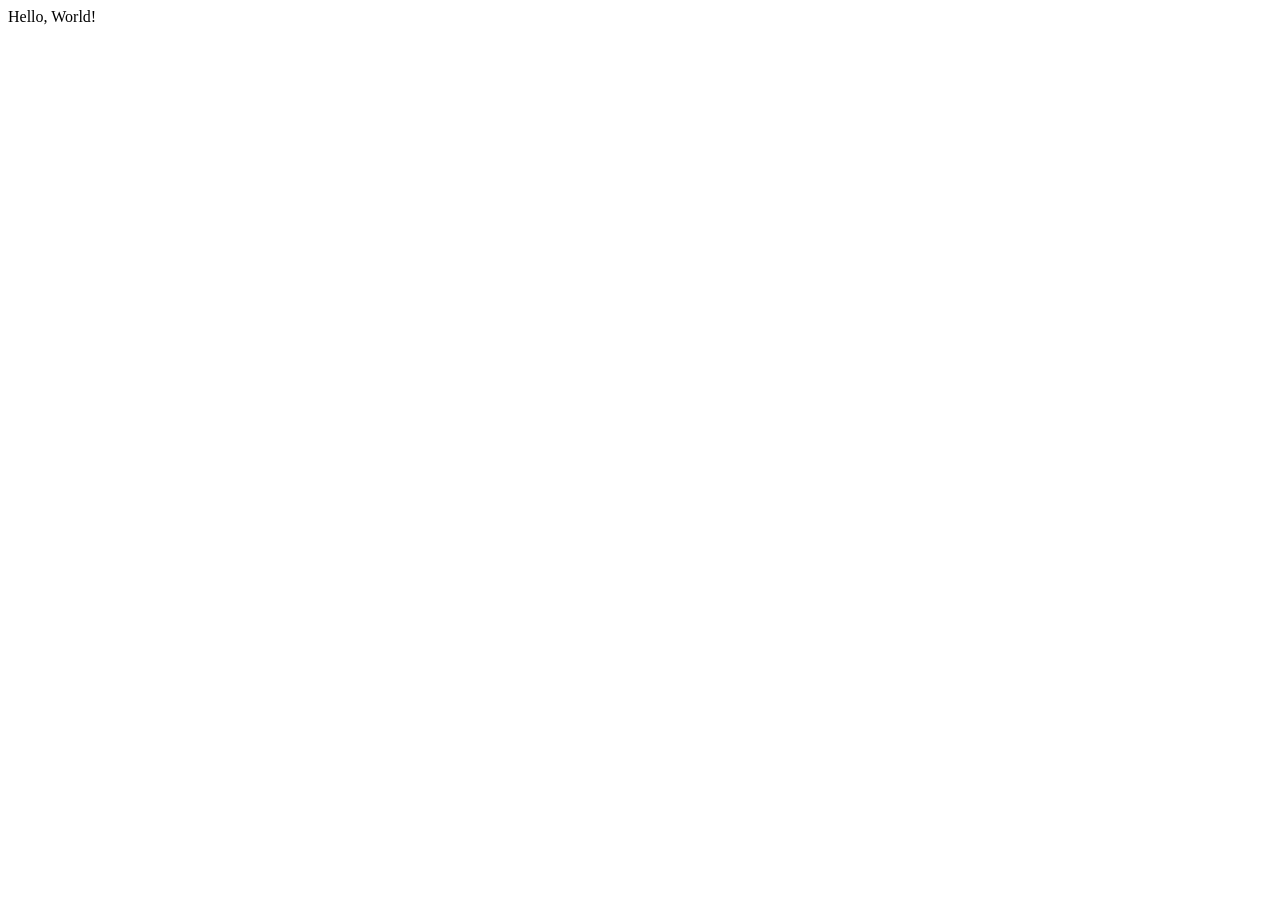
==== index.html @ 86f10d43 "Add files via upload" ====
<html lang="ko">
<head>
  <meta charset="UTF-8">
  <meta name="viewport" content="width=device-width, initial-scale=1.0">
  <title>My page</title>
</head>
<body>
  <p>Hello, World!</p>
</body>
</html>
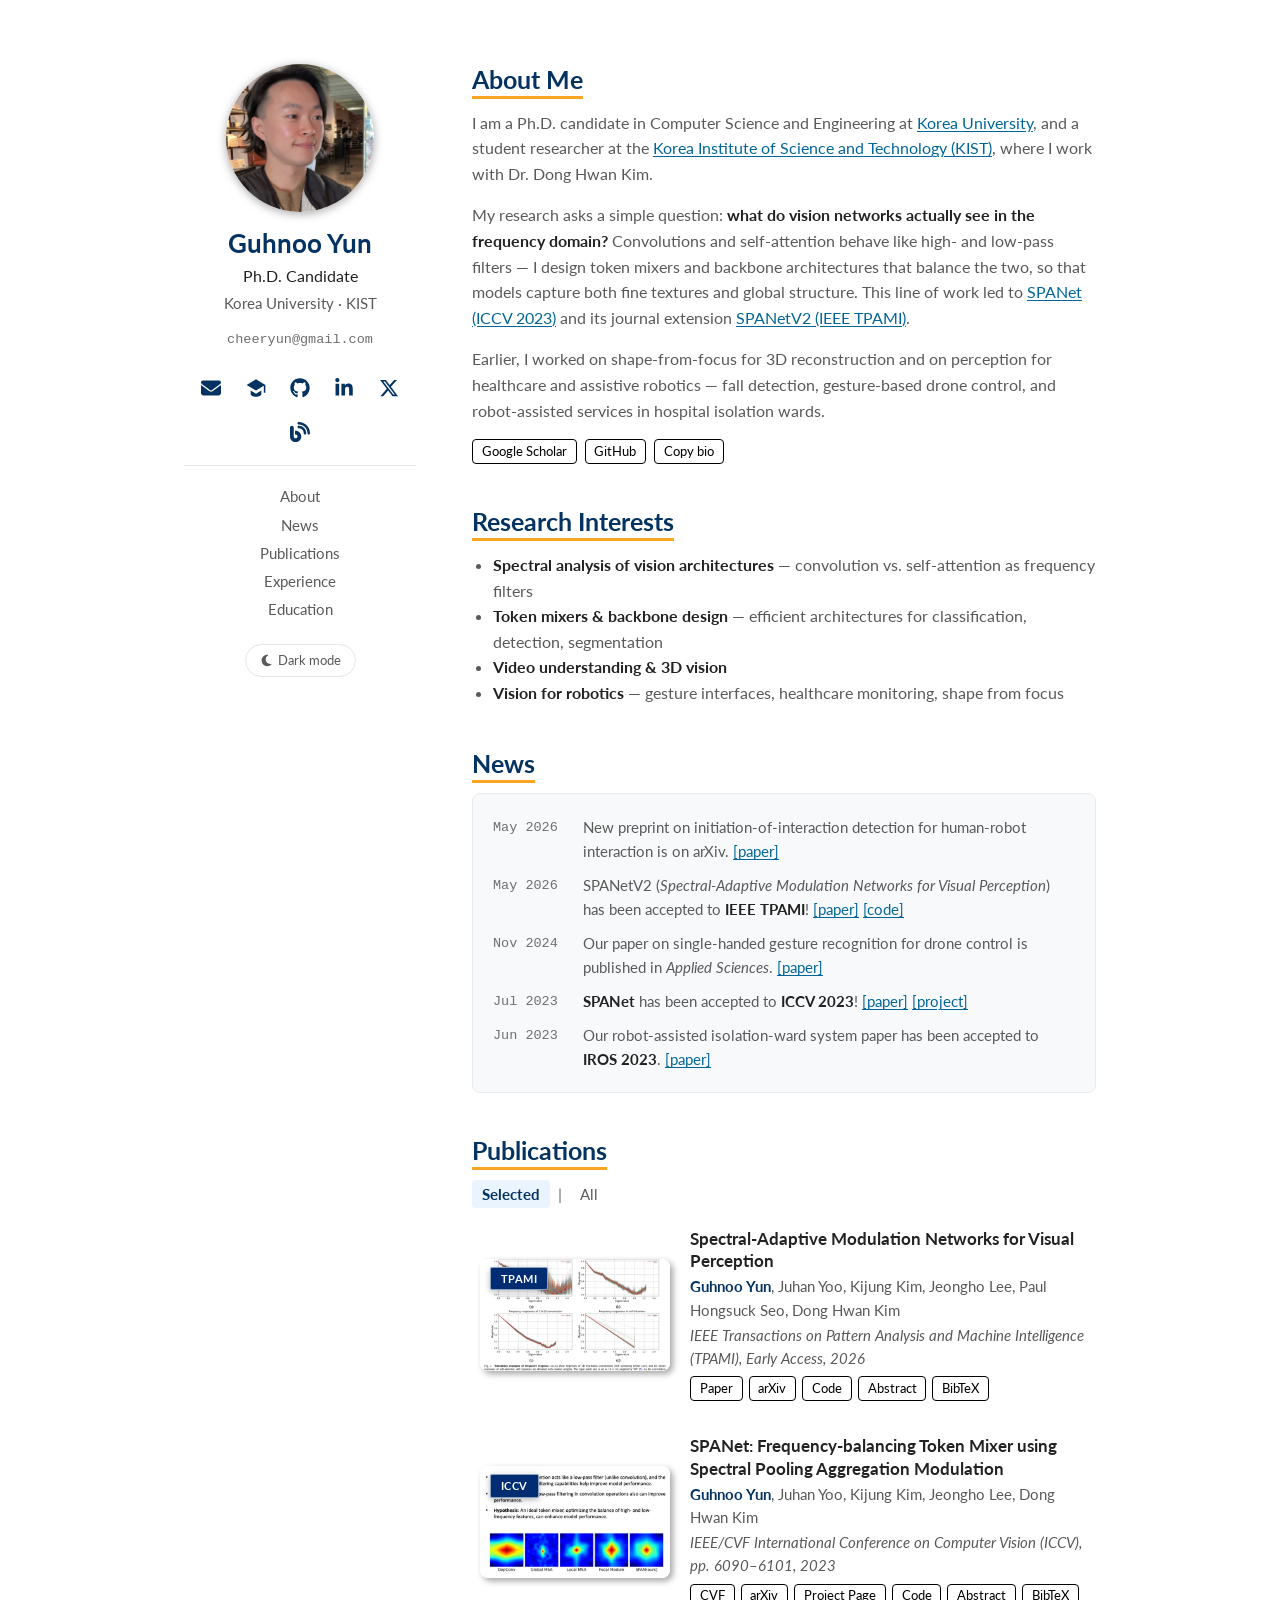
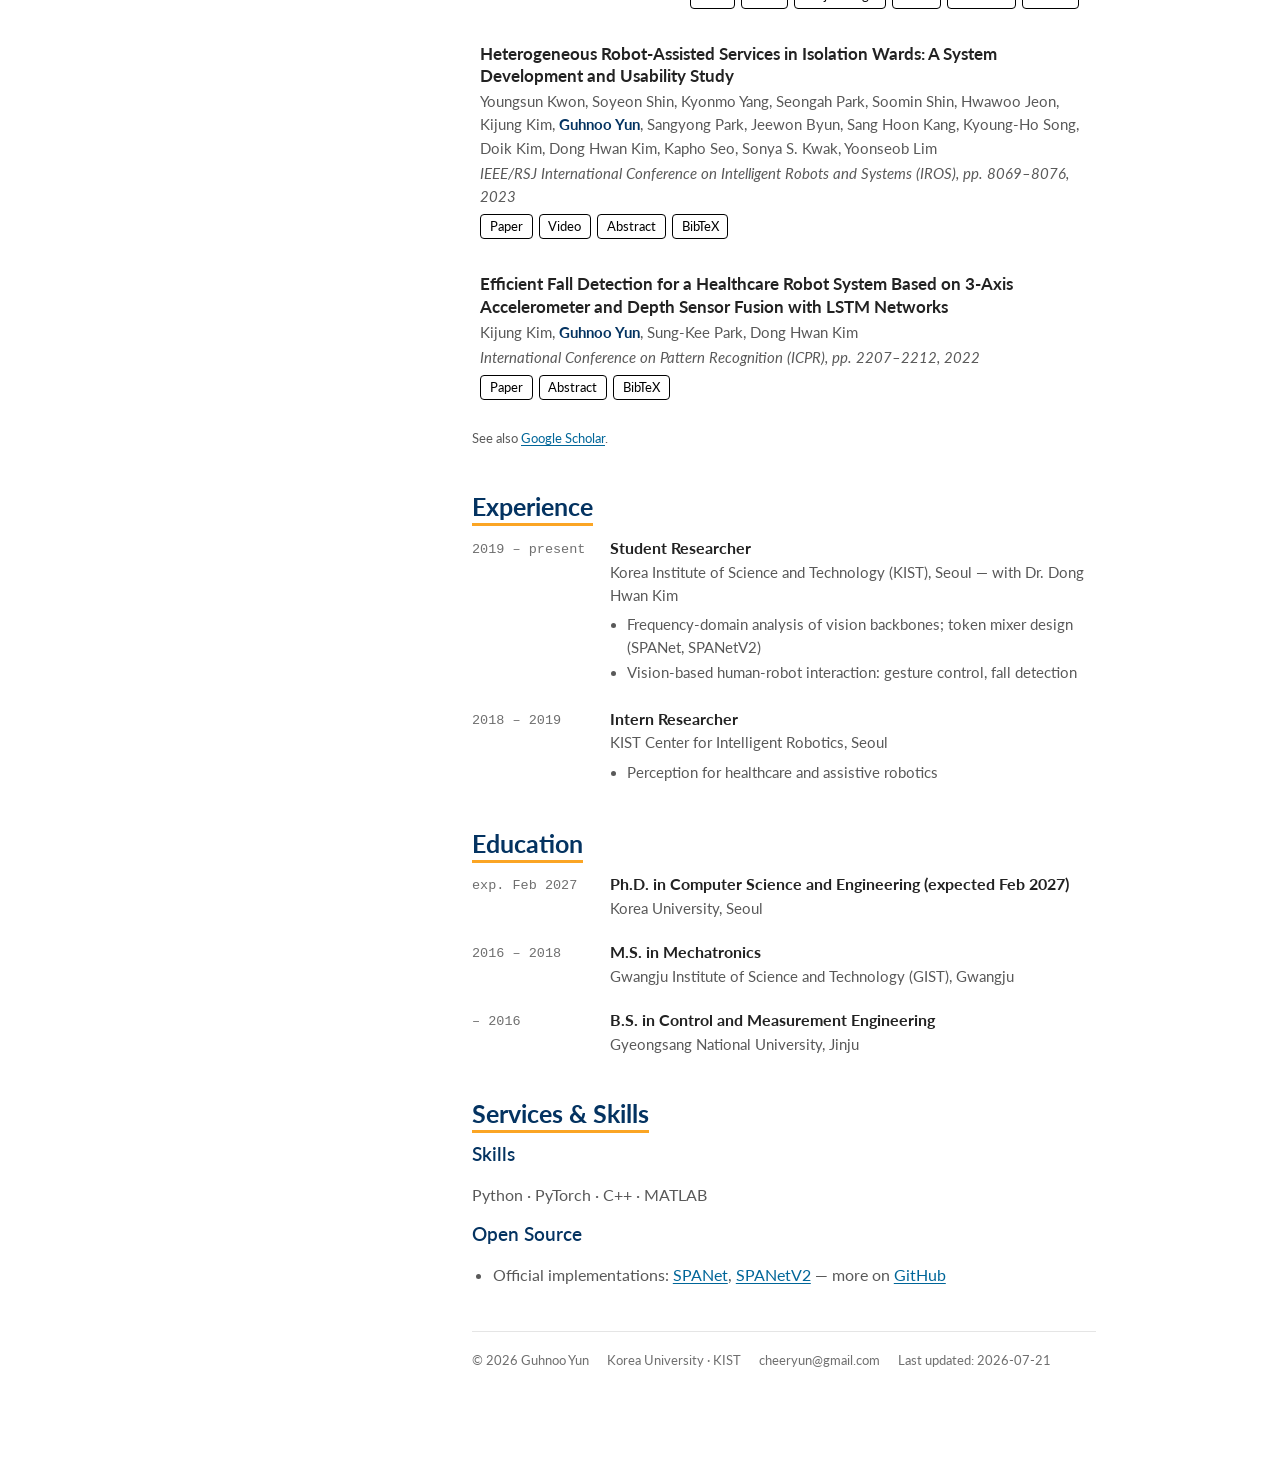
==== commit 9246aaed: "Replace placeholder with personal academic homepage" ====
--- a/index.html
+++ b/index.html
@@ -1,10 +1,110 @@
-<html lang="ko">
+<!DOCTYPE html>
+<html lang="en">
 <head>
-  <meta charset="UTF-8">
-  <meta name="viewport" content="width=device-width, initial-scale=1.0">
-  <title>My page</title>
+  <meta charset="utf-8">
+  <meta name="viewport" content="width=device-width, initial-scale=1">
+  <title>Guhnoo Yun</title>
+  <meta name="description" content="Guhnoo Yun — Ph.D. candidate in Computer Science and Engineering at Korea University and student researcher at KIST. Research on spectral analysis of vision architectures, token mixers, and backbone design (SPANet, SPANetV2).">
+  <link rel="canonical" href="https://doranlyong.github.io/">
+  <meta property="og:type" content="profile">
+  <meta property="og:title" content="Guhnoo Yun">
+  <meta property="og:description" content="Ph.D. candidate at Korea University · KIST. Spectral analysis of vision architectures and token mixer design.">
+  <meta property="og:url" content="https://doranlyong.github.io/">
+  <meta name="twitter:card" content="summary">
+  <link rel="icon" type="image/svg+xml" href="favicon.svg">
+
+  <!-- pre-paint theme: 다크모드 깜빡임 방지 -->
+  <script>
+    (function () {
+      try {
+        var m = location.search.match(/[?&]theme=(dark|light)/);
+        var t = m ? m[1] : localStorage.getItem("theme");
+        if (!t) t = matchMedia("(prefers-color-scheme: dark)").matches ? "dark" : "light";
+        document.documentElement.setAttribute("data-theme", t);
+      } catch (e) {}
+    })();
+  </script>
+
+  <link rel="preconnect" href="https://fonts.googleapis.com">
+  <link rel="preconnect" href="https://fonts.gstatic.com" crossorigin>
+  <link href="https://fonts.googleapis.com/css2?family=Lato:ital,wght@0,400;0,700;1,400&family=Ubuntu+Mono&display=swap" rel="stylesheet">
+  <link rel="stylesheet" href="assets/css/style.css">
+
+  <script type="application/ld+json">
+  {
+    "@context": "https://schema.org",
+    "@type": "Person",
+    "name": "Guhnoo Yun",
+    "jobTitle": "Ph.D. Candidate",
+    "affiliation": [
+      { "@type": "Organization", "name": "Korea University" },
+      { "@type": "Organization", "name": "Korea Institute of Science and Technology" }
+    ],
+    "alumniOf": [
+      { "@type": "Organization", "name": "Gwangju Institute of Science and Technology" },
+      { "@type": "Organization", "name": "Gyeongsang National University" }
+    ],
+    "url": "https://doranlyong.github.io/",
+    "sameAs": [
+      "https://scholar.google.com/citations?user=L47h01YAAAAJ",
+      "https://github.com/DoranLyong",
+      "https://www.linkedin.com/in/guhnoo-yun-71b40b178"
+    ]
+  }
+  </script>
 </head>
-<body>
-  <p>Hello, World!</p>
+<body data-page="index">
+  <div class="wrapper">
+    <aside class="sidebar"><!-- rendered by main.js --></aside>
+
+    <main class="content">
+      <section class="block" id="about">
+        <h2>About Me</h2>
+        <div id="about-body"></div>
+        <div class="hero-actions"></div>
+      </section>
+
+      <section class="block" id="interests">
+        <h2>Research Interests</h2>
+        <div id="interests-body"></div>
+      </section>
+
+      <section class="block" id="news">
+        <h2>News</h2>
+        <div id="news-body"></div>
+      </section>
+
+      <section class="block" id="publications">
+        <h2>Publications</h2>
+        <div id="pubs-body"></div>
+        <p style="font-size:13px">See also <a href="https://scholar.google.com/citations?user=L47h01YAAAAJ" target="_blank" rel="noopener">Google Scholar</a>.</p>
+      </section>
+
+      <section class="block" id="experience">
+        <h2>Experience</h2>
+        <div id="experience-body"></div>
+      </section>
+
+      <section class="block" id="education">
+        <h2>Education</h2>
+        <div id="education-body"></div>
+      </section>
+
+      <section class="block" id="awards">
+        <h2>Honors &amp; Awards</h2>
+        <div id="awards-body"></div>
+      </section>
+
+      <section class="block" id="services">
+        <h2>Services &amp; Skills</h2>
+        <div id="services-body"></div>
+      </section>
+
+      <footer class="site-footer"><!-- rendered by main.js --></footer>
+    </main>
+  </div>
+
+  <script src="assets/js/data.js"></script>
+  <script src="assets/js/main.js"></script>
 </body>
-</html>+</html>
--- a/assets/css/style.css
+++ b/assets/css/style.css
@@ -0,0 +1,683 @@
+/* ==========================================================================
+   Guhnoo Yun — academic homepage
+   Design language: Minimal-Light / knightnemo lineage
+   (fixed sidebar + scrolling content, Lato, navy headings, orange underline)
+   All content lives in assets/js/data.js — this file is style only.
+   ========================================================================== */
+
+:root {
+  --bg: #ffffff;
+  --text: #595959;
+  --text-strong: #222222;
+  --text-light: #6f6f6f;
+  --heading: #043361;
+  --accent: #fba524;
+  --accent-strong: #c47600;
+  --link: #006699;
+  --link-hover: #004d73;
+  --theme: #002d72;
+  --selected-bg: #eaf4ff;
+  --note-red: #e74d3c;
+  --border: #e5e5e5;
+  --box-bg: #f8f9fa;
+  --box-border: #e9ecef;
+  --btn-fg: #000000;
+  --btn-border: #000000;
+  --code-bg: #f8f8f8;
+  --shadow: rgba(0, 0, 0, 0.35);
+  --ghost: #e0e0e0;
+}
+
+html[data-theme="dark"] {
+  --bg: #20212b;
+  --text: #dadbdf;
+  --text-strong: #ffffff;
+  --text-light: #9a9ba5;
+  --heading: #3eb7f0;
+  --accent: #fba524;
+  --accent-strong: #fba524;
+  --link: #3eb7f0;
+  --link-hover: #7fd0f5;
+  --theme: rgb(36, 150, 203);
+  --selected-bg: rgba(36, 150, 203, 0.22);
+  --note-red: #ff6f61;
+  --border: #3a3b47;
+  --box-bg: #262733;
+  --box-border: #34353f;
+  --btn-fg: #dadbdf;
+  --btn-border: #6a6b75;
+  --code-bg: #262733;
+  --shadow: rgba(0, 0, 0, 0.6);
+  --ghost: #3a3b47;
+}
+
+* { box-sizing: border-box; }
+
+html { scroll-behavior: smooth; }
+
+body {
+  margin: 0;
+  background-color: var(--bg);
+  color: var(--text);
+  font: 16px/1.6 "Lato", -apple-system, BlinkMacSystemFont, "Segoe UI",
+    "Helvetica Neue", Arial, sans-serif;
+  -webkit-font-smoothing: antialiased;
+  transition: background-color 0.25s ease, color 0.25s ease;
+}
+
+/* ---------- layout: fixed sidebar + scrolling content ---------- */
+
+.wrapper {
+  max-width: 960px;
+  margin: 0 auto;
+  padding: 0 24px;
+  display: flex;
+  gap: 56px;
+}
+
+.sidebar {
+  width: 232px;
+  flex: 0 0 232px;
+  position: sticky;
+  top: 0;
+  align-self: flex-start;
+  max-height: 100vh;
+  overflow-y: auto;
+  padding: 4em 0 2em;
+  text-align: center;
+  scrollbar-width: thin;
+  scrollbar-color: var(--border) transparent;
+}
+.sidebar::-webkit-scrollbar { width: 6px; }
+.sidebar::-webkit-scrollbar-thumb { background: var(--border); border-radius: 3px; }
+.sidebar::-webkit-scrollbar-track { background: transparent; }
+
+.content {
+  flex: 1 1 auto;
+  min-width: 0;
+  padding: 4em 0 50px;
+}
+
+/* ---------- sidebar ---------- */
+
+.avatar {
+  width: 148px;
+  height: 148px;
+  border-radius: 100%;
+  object-fit: cover;
+  margin: 0 auto 1em;
+  display: block;
+  box-shadow: 0 2px 10px var(--shadow);
+}
+
+.sidebar h1 {
+  font-size: 26px;
+  font-weight: 700;
+  color: var(--heading);
+  margin: 0 0 4px;
+  line-height: 1.2;
+}
+
+.sidebar .position {
+  font-size: 1.02rem;
+  color: var(--text-strong);
+  margin: 0 0 2px;
+}
+
+.sidebar .affiliation {
+  font-size: 0.95rem;
+  margin: 0 0 8px;
+}
+.sidebar .affiliation a { color: var(--text); }
+.sidebar .affiliation a:hover { color: var(--link-hover); }
+
+.sidebar .email {
+  font-family: "Ubuntu Mono", Menlo, Consolas, monospace;
+  font-size: 13.5px;
+  color: var(--text-light);
+  word-break: break-all;
+}
+.sidebar .email a { color: inherit; text-decoration: none; }
+.sidebar .email a:hover { color: var(--link-hover); }
+
+.social-icons {
+  margin: 18px 0 10px;
+  display: flex;
+  justify-content: center;
+  flex-wrap: wrap;
+  gap: 6px;
+}
+
+.social-icons a {
+  display: inline-flex;
+  align-items: center;
+  justify-content: center;
+  width: 2.4rem;
+  height: 2.4rem;
+  border-radius: 100%;
+  color: var(--heading);
+  transition: all 0.3s ease;
+}
+.social-icons a:hover {
+  transform: scale(1.2);
+  color: var(--accent-strong);
+}
+.social-icons svg {
+  width: 1.25rem;
+  height: 1.25rem;
+  fill: currentColor;
+}
+
+.side-nav {
+  margin: 14px 0 0;
+  padding: 14px 28px 0;
+  border-top: 1px solid var(--border);
+  list-style: none;
+  font-size: 14.5px;
+}
+.side-nav li { margin: 5px 0; }
+.side-nav a {
+  color: var(--text);
+  text-decoration: none;
+}
+.side-nav a:hover { color: var(--link-hover); }
+.side-nav a.active { color: var(--heading); font-weight: 700; }
+
+.theme-toggle {
+  margin-top: 18px;
+  background: none;
+  border: 1px solid var(--border);
+  border-radius: 999px;
+  color: var(--text);
+  font: inherit;
+  font-size: 13px;
+  padding: 5px 14px;
+  cursor: pointer;
+  transition: all 0.2s ease;
+}
+.theme-toggle:hover { border-color: var(--heading); color: var(--heading); }
+.theme-toggle svg {
+  width: 13px;
+  height: 13px;
+  fill: currentColor;
+  vertical-align: -1.5px;
+  margin-right: 5px;
+}
+
+/* ---------- typography ---------- */
+
+a { color: var(--link); text-decoration: none; }
+a:hover { color: var(--link-hover); text-decoration: underline; }
+
+/* WCAG 1.4.1: links in running text must not rely on color alone */
+#about-body a,
+#services-body a,
+.news-box a,
+.entry-body a,
+.flat-list a,
+.content p a {
+  text-decoration: underline;
+  text-underline-offset: 2px;
+}
+
+.visually-hidden {
+  position: absolute;
+  width: 1px;
+  height: 1px;
+  padding: 0;
+  margin: -1px;
+  overflow: hidden;
+  clip: rect(0 0 0 0);
+  white-space: nowrap;
+  border: 0;
+}
+
+strong, b { color: var(--text-strong); font-weight: 700; }
+
+h2 {
+  color: var(--heading);
+  font-weight: 700;
+  font-size: 157%;
+  line-height: 1.1;
+  margin: 2px 0 15px;
+  text-decoration: underline;
+  text-decoration-color: var(--accent);
+  text-decoration-thickness: 3px;
+  text-underline-offset: 7px;
+}
+
+h3 {
+  color: var(--heading);
+  font-weight: 600;
+  font-size: 118%;
+  line-height: 1.2;
+  margin: 0 0 10px;
+}
+
+section.block { margin-bottom: 44px; }
+
+hr {
+  border: 0;
+  height: 1px;
+  background: var(--border);
+  margin: 2em 0;
+}
+
+ul { padding-left: 1.3em; }
+
+code, pre {
+  font-family: Monaco, Consolas, "Ubuntu Mono", monospace;
+  background: var(--code-bg);
+  border-radius: 4px;
+}
+code { padding: 1px 5px; font-size: 0.85em; }
+
+/* ---------- hero action buttons ---------- */
+
+.hero-actions {
+  display: flex;
+  flex-wrap: wrap;
+  gap: 8px;
+  margin: 14px 0 0;
+}
+
+.btn {
+  display: inline-block;
+  color: var(--btn-fg);
+  border: 1px solid var(--btn-border);
+  border-radius: 4px;
+  padding: 0.12rem 0.55rem;
+  font-size: 12.5px;
+  text-decoration: none;
+  cursor: pointer;
+  background: none;
+  font-family: inherit;
+  line-height: 1.55;
+  transition: color 0.15s ease-in-out, border-color 0.15s ease-in-out;
+}
+.btn:hover {
+  color: var(--theme);
+  border-color: var(--theme);
+  text-decoration: none;
+}
+html[data-theme="dark"] .btn:hover {
+  color: var(--link-hover);
+  border-color: var(--link-hover);
+}
+
+/* ---------- news ---------- */
+
+.news-box {
+  background: var(--box-bg);
+  border: 1px solid var(--box-border);
+  border-radius: 8px;
+  padding: 16px 20px;
+  margin: 16px 0 10px;
+}
+
+.news-box ul {
+  list-style: none;
+  margin: 0;
+  padding: 0;
+}
+
+.news-box li {
+  display: flex;
+  gap: 14px;
+  padding: 5px 0;
+  font-size: 15px;
+}
+
+.news-date {
+  flex: 0 0 76px;
+  color: var(--text-light);
+  font-size: 13.5px;
+  font-family: "Ubuntu Mono", Menlo, monospace;
+  padding-top: 1.5px;
+  white-space: nowrap;
+}
+
+.link-btn {
+  background: none;
+  border: none;
+  color: var(--link);
+  font: inherit;
+  font-size: 14px;
+  cursor: pointer;
+  padding: 0;
+}
+.link-btn:hover { color: var(--link-hover); text-decoration: underline; }
+
+/* ---------- publications ---------- */
+
+.pub-list {
+  list-style: none;
+  margin: 0;
+  padding: 0;
+}
+
+.pub-list > li {
+  margin-bottom: 22px;
+  scroll-margin-top: 24px;
+}
+
+.pub-row {
+  display: flex;
+  align-items: center;
+  gap: 20px;
+  border-radius: 6px;
+  padding: 6px 8px;
+}
+
+.pub-row-selected { background: var(--selected-bg); }
+
+.pub-thumb {
+  position: relative;
+  flex: 0 0 190px;
+}
+
+.pub-thumb img,
+.pub-thumb svg.teaser {
+  display: block;
+  width: 190px;
+  height: 112px;
+  object-fit: cover;
+  border-radius: 8px;
+  box-shadow: 3px 3px 6px var(--shadow);
+}
+
+.pub-badge {
+  position: absolute;
+  top: 8px;
+  left: 10px;
+  background: var(--theme);
+  color: #fff;
+  font-size: 11px;
+  font-weight: 700;
+  letter-spacing: 0.4px;
+  padding: 2px 10px;
+  border-radius: 0.125rem;
+  border: 1px solid rgba(255, 255, 255, 0.55);
+  box-shadow: 0 2px 5px 0 rgb(0 0 0 / 16%), 0 2px 10px 0 rgb(0 0 0 / 12%);
+}
+html[data-theme="dark"] .pub-badge {
+  background: #17587a; /* white text 7.7:1, passes AA at 11px */
+}
+
+.pub-main { flex: 1 1 auto; min-width: 0; }
+
+.pub-title {
+  font-weight: 700;
+  font-size: 16.5px;
+  line-height: 1.35;
+  margin-bottom: 3px;
+}
+.pub-title a { color: var(--text-strong); }
+.pub-title a:hover { color: var(--link-hover); text-decoration: none; }
+
+.pub-authors {
+  font-size: 14.5px;
+  margin-bottom: 2px;
+}
+.pub-authors .me {
+  font-weight: 700;
+  color: var(--heading);
+}
+
+.pub-venue {
+  font-size: 14.5px;
+  font-style: italic;
+  margin-bottom: 6px;
+}
+
+.pub-note {
+  color: var(--note-red);
+  font-weight: 700;
+  font-style: italic;
+  font-size: 13.5px;
+  margin-left: 4px;
+}
+
+.pub-links {
+  display: flex;
+  flex-wrap: wrap;
+  gap: 6px;
+  align-items: center;
+}
+
+.pub-extra {
+  margin-top: 8px;
+  font-size: 14px;
+  background: var(--box-bg);
+  border: 1px solid var(--box-border);
+  border-radius: 6px;
+  padding: 10px 14px;
+  overflow-x: auto;
+  max-height: 0;
+  opacity: 0;
+  visibility: hidden;
+  margin-top: 0;
+  padding-top: 0;
+  padding-bottom: 0;
+  border-width: 0;
+  transition: max-height 0.2s ease, opacity 0.2s ease;
+}
+.pub-extra.open {
+  max-height: 640px;
+  opacity: 1;
+  visibility: visible;
+  margin-top: 8px;
+  padding: 10px 14px;
+  border-width: 1px;
+}
+
+.pub-extra pre {
+  margin: 0 0 8px;
+  padding: 0;
+  background: none;
+  font-size: 12.5px;
+  line-height: 1.5;
+  white-space: pre-wrap;
+  word-break: break-word;
+}
+
+/* ---------- publications: Selected | All tabs, year separators ---------- */
+
+.pub-tabs {
+  display: flex;
+  align-items: center;
+  gap: 8px;
+  margin: 0 0 14px;
+}
+
+.pub-tab {
+  background: none;
+  border: none;
+  color: var(--text);
+  font: inherit;
+  font-size: 15px;
+  padding: 2px 10px;
+  border-radius: 4px;
+  cursor: pointer;
+}
+.pub-tab:hover { color: var(--heading); }
+.pub-tab.active {
+  background: var(--selected-bg);
+  color: var(--heading);
+  font-weight: 700;
+}
+
+.pub-tab-sep { color: var(--text-light); }
+
+.pub-year {
+  list-style: none;
+  text-align: right;
+  font-size: 24px;
+  font-weight: 700;
+  line-height: 1;
+  color: var(--ghost);
+  border-top: 1px solid var(--border);
+  padding-top: 6px;
+  margin: 24px 0 10px;
+}
+
+.filter-chips {
+  display: flex;
+  flex-wrap: wrap;
+  gap: 8px;
+  margin: 18px 0 26px;
+}
+
+.chip {
+  background: none;
+  border: 1px solid var(--border);
+  border-radius: 999px;
+  color: var(--text);
+  font: inherit;
+  font-size: 13.5px;
+  padding: 4px 14px;
+  cursor: pointer;
+  transition: all 0.15s ease;
+}
+.chip:hover { border-color: var(--theme); color: var(--theme); }
+html[data-theme="dark"] .chip:hover { border-color: var(--link); color: var(--link); }
+.chip.active {
+  background: var(--selected-bg);
+  border-color: var(--theme);
+  color: var(--heading);
+  font-weight: 700;
+}
+
+/* compact rows (domestic / patents) */
+.pub-compact { font-size: 14.5px; padding: 4px 8px; }
+.pub-compact .pub-title { font-size: 14.5px; display: inline; }
+.pub-compact .pub-venue { display: inline; margin-left: 4px; }
+
+/* ---------- experience / education entries ---------- */
+
+.entry { display: flex; gap: 16px; margin-bottom: 20px; }
+
+.entry-when {
+  flex: 0 0 122px;
+  color: var(--text-light);
+  font-size: 13.5px;
+  font-family: "Ubuntu Mono", Menlo, monospace;
+  padding-top: 3px;
+  white-space: nowrap;
+}
+
+.entry-body { flex: 1 1 auto; }
+.entry-body .entry-title {
+  font-weight: 700;
+  color: var(--text-strong);
+  font-size: 15.5px;
+}
+.entry-body .entry-sub { font-size: 14.5px; }
+.entry-body ul {
+  margin: 6px 0 0;
+  padding-left: 1.15em;
+  font-size: 14.5px;
+}
+.entry-body li { margin: 2px 0; }
+
+/* ---------- awards / misc lists ---------- */
+
+.flat-list { list-style: none; padding: 0; margin: 0; }
+.flat-list li {
+  padding: 4px 0;
+  font-size: 15px;
+}
+.flat-list .year {
+  color: var(--text-light);
+  font-family: "Ubuntu Mono", Menlo, monospace;
+  font-size: 13.5px;
+  margin-right: 10px;
+}
+
+/* ---------- bio copy button ---------- */
+
+.copy-bio-wrap { margin-top: 10px; }
+
+/* ---------- footer ---------- */
+
+footer.site-footer {
+  border-top: 1px solid var(--border);
+  margin-top: 30px;
+  padding: 18px 0 40px;
+  font-size: 13px;
+  color: var(--text-light);
+  display: flex;
+  flex-wrap: wrap;
+  gap: 6px 18px;
+  align-items: center;
+}
+footer.site-footer a { color: var(--text-light); }
+footer.site-footer a:hover { color: var(--link-hover); }
+
+/* ---------- responsive ---------- */
+
+@media (max-width: 960px) {
+  .wrapper { flex-direction: column; gap: 0; }
+  .sidebar {
+    position: static;
+    width: 100%;
+    flex: none;
+    max-height: none;
+    padding: 2.5em 0 1.5em;
+    border-bottom: 1px solid var(--border);
+  }
+  .content { padding-top: 2em; }
+  /* keep navigation reachable on small screens: horizontal wrap */
+  .side-nav {
+    display: flex;
+    flex-wrap: wrap;
+    justify-content: center;
+    gap: 4px 18px;
+    padding: 14px 12px 0;
+  }
+  .side-nav li { margin: 0; }
+}
+
+@media (max-width: 560px) {
+  .pub-row { flex-direction: column; align-items: flex-start; gap: 10px; }
+  .pub-thumb { flex: none; }
+  .pub-thumb img, .pub-thumb svg.teaser { width: 100%; max-width: 300px; height: auto; aspect-ratio: 19/11; }
+  .avatar { width: 110px; height: 110px; }
+  .entry { flex-direction: column; gap: 2px; }
+  .entry-when { flex: none; }
+  .news-box li { flex-direction: column; gap: 0; }
+  .news-date { flex: none; }
+}
+
+/* respect users who prefer no motion */
+@media (prefers-reduced-motion: reduce) {
+  html { scroll-behavior: auto; }
+  *, *::before, *::after { transition: none !important; }
+}
+
+/* print: browsers strip backgrounds, so force the light palette */
+@media print {
+  html[data-theme="dark"] {
+    --bg: #ffffff;
+    --text: #595959;
+    --text-strong: #222222;
+    --text-light: #6f6f6f;
+    --heading: #043361;
+    --accent: #fba524;
+    --accent-strong: #c47600;
+    --link: #006699;
+    --link-hover: #004d73;
+    --theme: #002d72;
+    --selected-bg: #eaf4ff;
+    --note-red: #e74d3c;
+    --border: #e5e5e5;
+    --box-bg: #f8f9fa;
+    --box-border: #e9ecef;
+    --btn-fg: #000000;
+    --btn-border: #000000;
+    --code-bg: #f8f8f8;
+    --shadow: rgba(0, 0, 0, 0.35);
+    --ghost: #e0e0e0;
+  }
+  .theme-toggle { display: none; }
+}
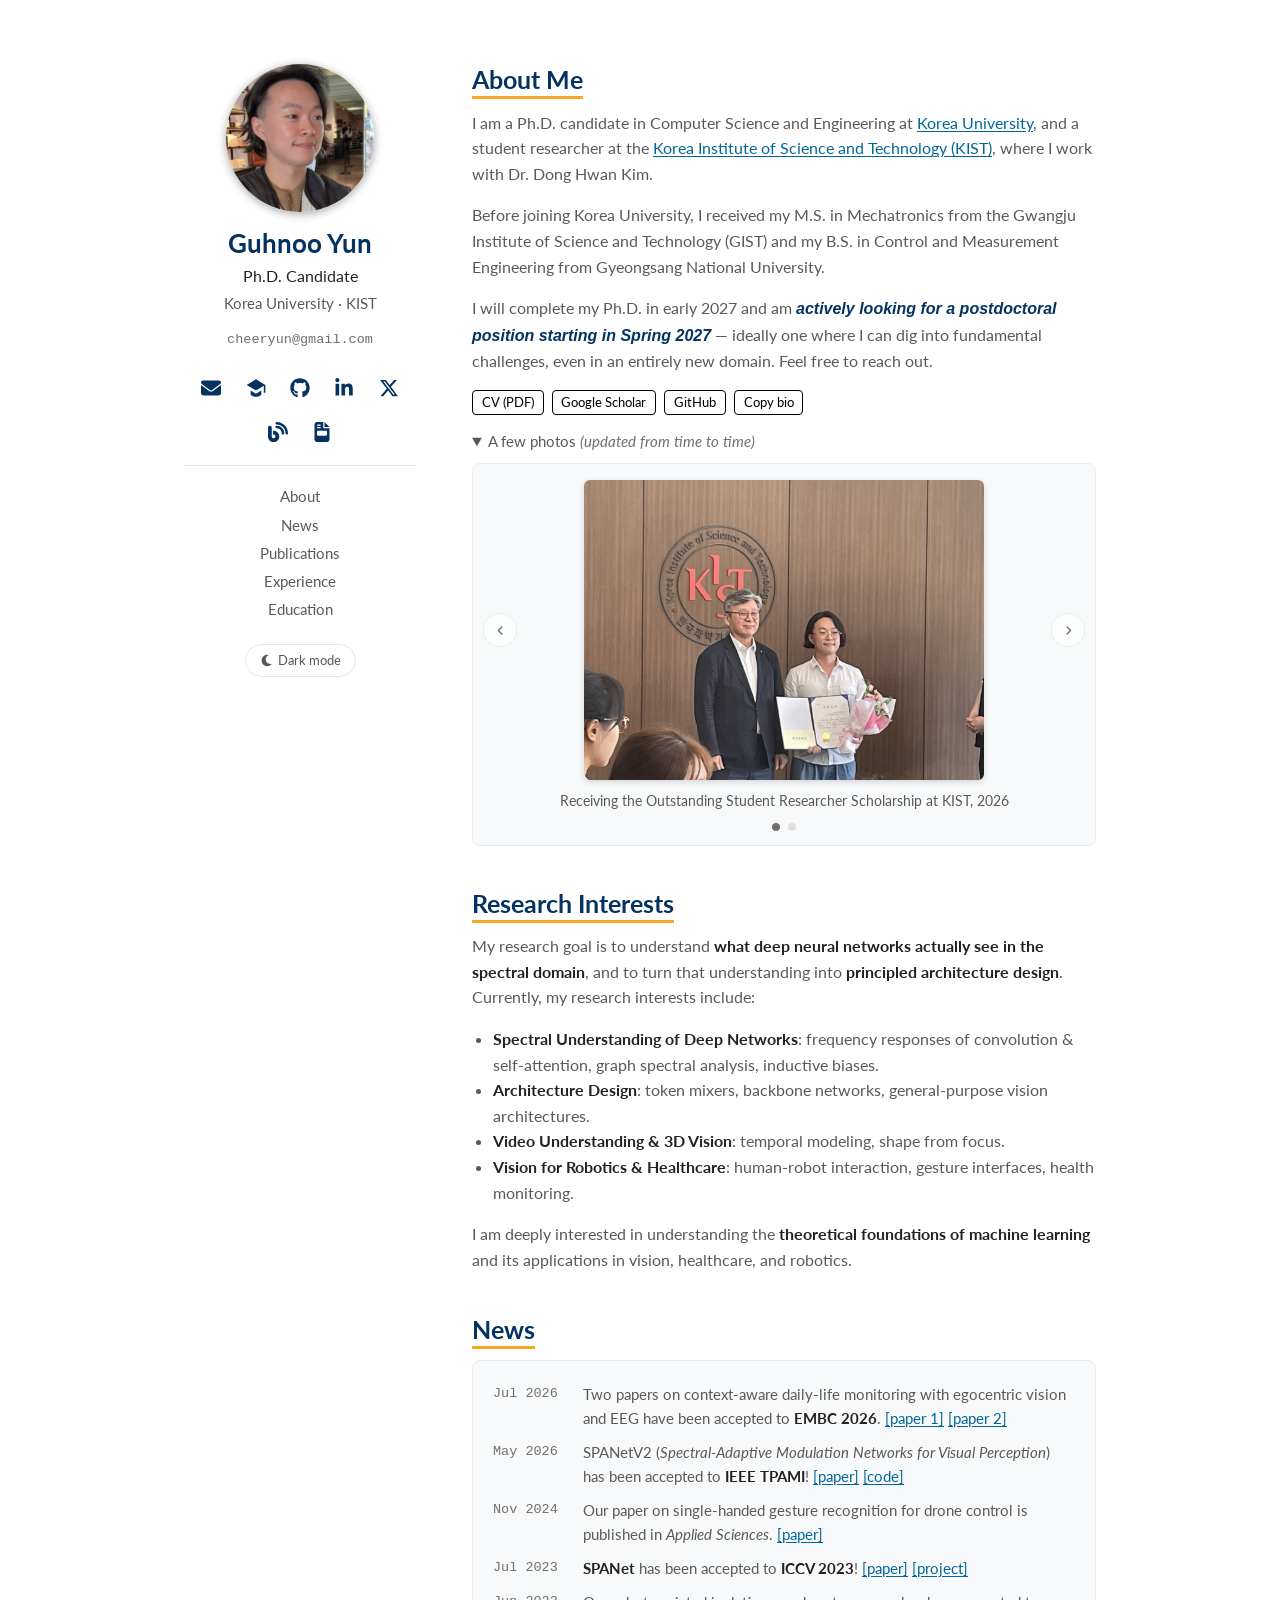
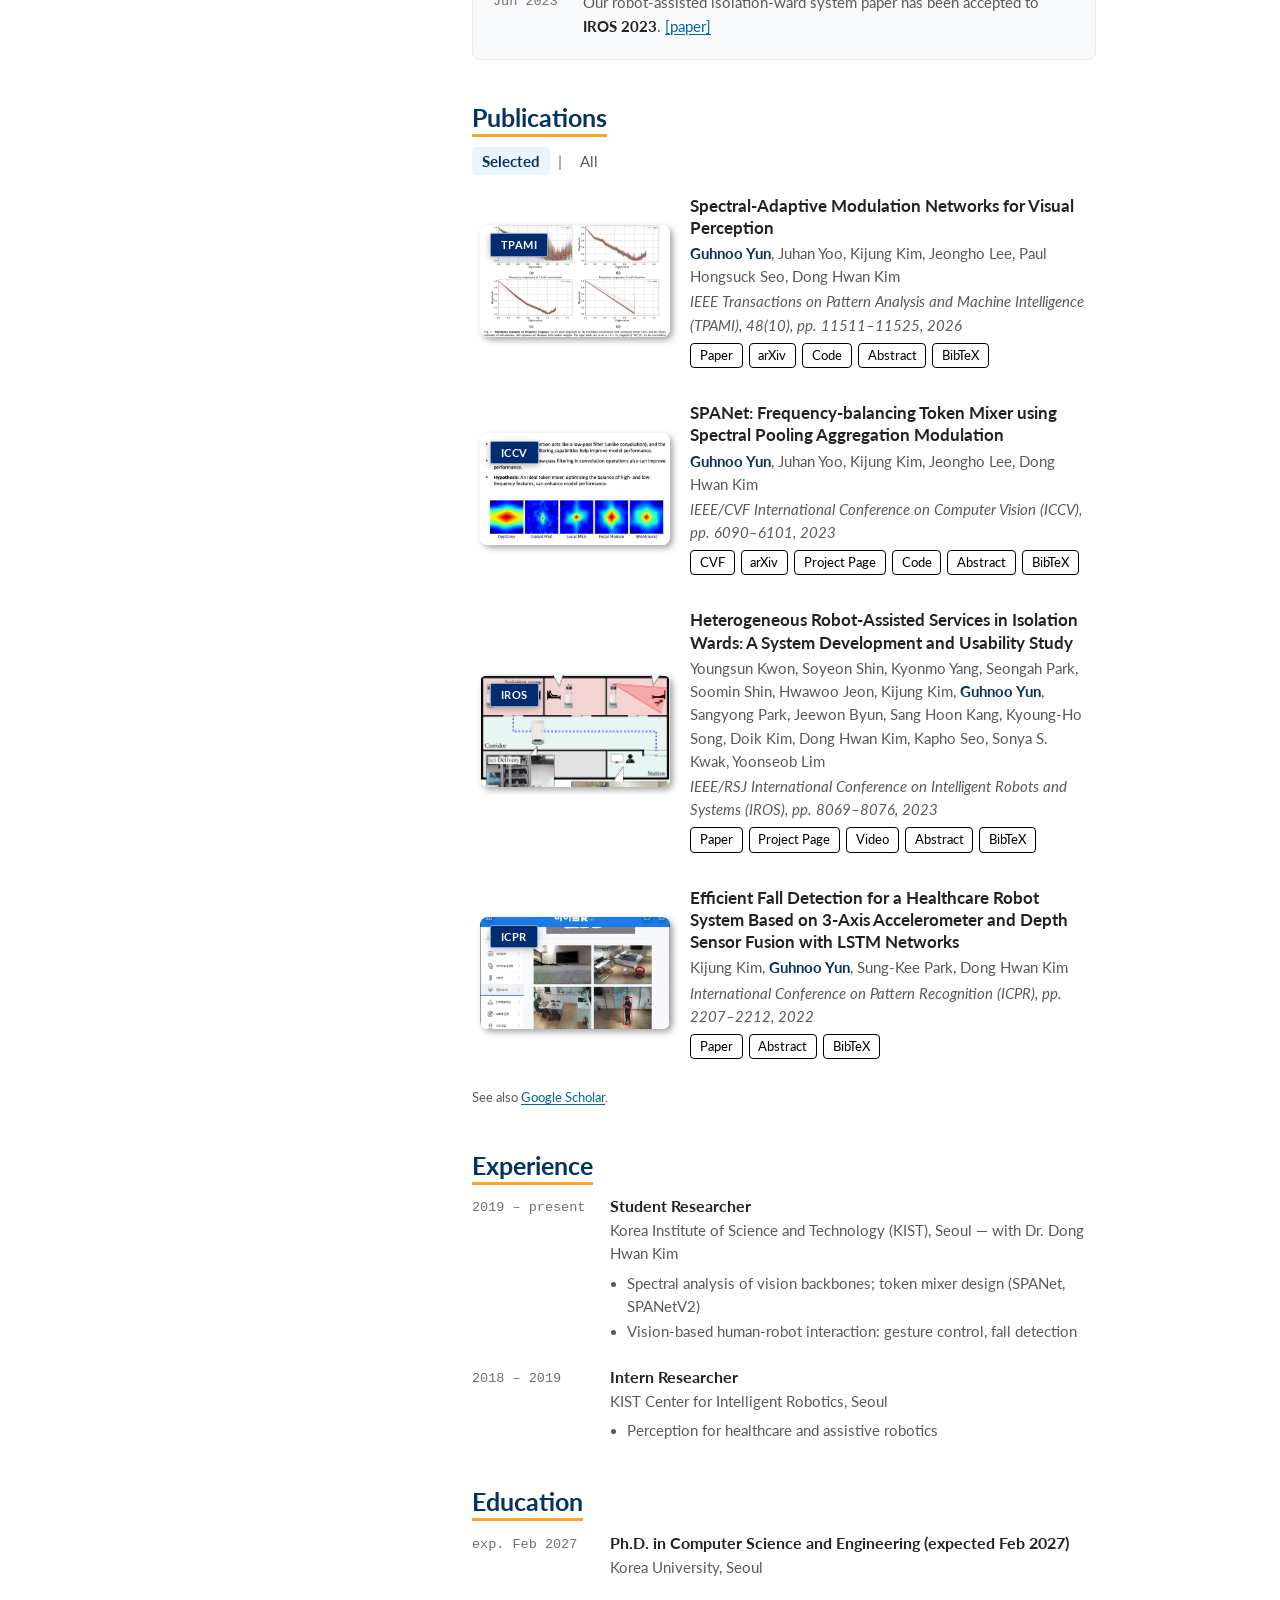
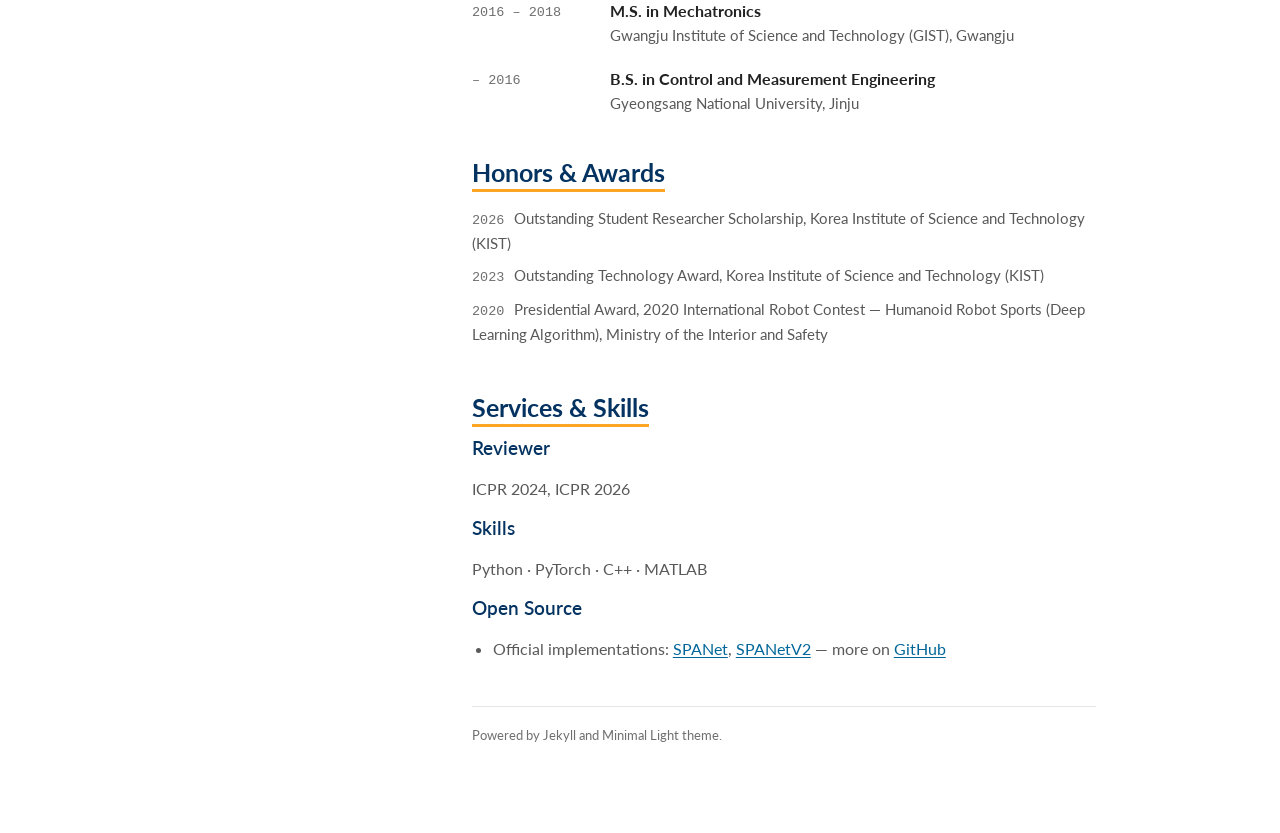
==== commit 91e4aeaf: "Default to light mode and open the photo box on load - index.html, 404.html: without a saved choice " ====
--- a/index.html
+++ b/index.html
@@ -13,13 +13,13 @@
   <meta name="twitter:card" content="summary">
   <link rel="icon" type="image/svg+xml" href="favicon.svg">
 
-  <!-- pre-paint theme: 다크모드 깜빡임 방지 -->
+  <!-- pre-paint theme: 다크모드 깜빡임 방지. 저장된 선택이 없으면 OS 설정과 무관하게 라이트 -->
   <script>
     (function () {
       try {
         var m = location.search.match(/[?&]theme=(dark|light)/);
         var t = m ? m[1] : localStorage.getItem("theme");
-        if (!t) t = matchMedia("(prefers-color-scheme: dark)").matches ? "dark" : "light";
+        if (!t) t = "light";
         document.documentElement.setAttribute("data-theme", t);
       } catch (e) {}
     })();
--- a/assets/css/style.css
+++ b/assets/css/style.css
@@ -211,6 +211,7 @@
 
 /* WCAG 1.4.1: links in running text must not rely on color alone */
 #about-body a,
+.photo-box figcaption a,
 #services-body a,
 .news-box a,
 .entry-body a,
@@ -347,6 +348,96 @@
   padding: 0;
 }
 .link-btn:hover { color: var(--link-hover); text-decoration: underline; }
+
+/* ---------- about: photo box (collapsed, one photo at a time) ---------- */
+
+.photo-box {
+  margin: 14px 0 0;
+  font-size: 15px;
+}
+
+.photo-box summary {
+  width: fit-content;
+  cursor: pointer;
+}
+.photo-box summary:hover { color: var(--link-hover); }
+.photo-box summary em { color: var(--text-light); }
+
+.photo-gallery {
+  position: relative;
+  margin-top: 10px;
+  padding: 16px 20px 14px;
+  background: var(--box-bg);
+  border: 1px solid var(--box-border);
+  border-radius: 8px;
+  text-align: center;
+}
+
+.photo-slide { display: none; margin: 0; }
+.photo-slide.active { display: block; animation: photo-fade 0.3s ease; }
+@keyframes photo-fade { from { opacity: 0; } to { opacity: 1; } }
+
+/* fixed-height stage; each photo keeps its own aspect ratio inside it */
+.photo-stage {
+  display: flex;
+  align-items: center;
+  justify-content: center;
+  height: 300px;
+}
+.photo-stage a { display: block; max-width: 100%; }
+.photo-stage img {
+  display: block;
+  max-width: 100%;
+  max-height: 300px;
+  border-radius: 6px;
+  box-shadow: 0 2px 6px rgba(0, 0, 0, 0.15);
+}
+
+.photo-slide figcaption {
+  margin-top: 10px;
+  font-size: 14px;
+}
+
+/* prev / next sit on the stage's vertical center (16px padding + half of 300px) */
+.photo-nav {
+  position: absolute;
+  top: 166px;
+  transform: translateY(-50%);
+  width: 34px;
+  height: 34px;
+  padding: 0;
+  display: flex;
+  align-items: center;
+  justify-content: center;
+  border: 1px solid var(--box-border);
+  border-radius: 50%;
+  background: var(--bg);
+  color: var(--text);
+  cursor: pointer;
+  opacity: 0.85;
+  transition: opacity 0.15s ease-in-out, color 0.15s ease-in-out;
+}
+.photo-nav:hover { opacity: 1; color: var(--link-hover); }
+.photo-nav svg { width: 11px; height: 11px; fill: currentColor; }
+.photo-nav.prev { left: 10px; }
+.photo-nav.next { right: 10px; }
+
+.photo-dots {
+  display: flex;
+  justify-content: center;
+  gap: 8px;
+  margin-top: 10px;
+}
+.photo-dot {
+  width: 8px;
+  height: 8px;
+  padding: 0;
+  border: 0;
+  border-radius: 50%;
+  background: var(--ghost);
+  cursor: pointer;
+}
+.photo-dot.active { background: var(--text-light); }
 
 /* ---------- publications ---------- */
 
@@ -613,6 +704,10 @@
 }
 footer.site-footer a { color: var(--text-light); }
 footer.site-footer a:hover { color: var(--link-hover); }
+
+/* ---------- mobile sticky top nav (rendered by main.js, hidden on desktop) ---------- */
+
+.mobile-topnav { display: none; }
 
 /* ---------- responsive ---------- */
 
@@ -636,6 +731,36 @@
     padding: 14px 12px 0;
   }
   .side-nav li { margin: 0; }
+
+  /* sticky top nav — follows the viewport while scrolling */
+  .mobile-topnav {
+    display: flex;
+    position: sticky;
+    top: 0;
+    z-index: 100;
+    justify-content: center;
+    justify-content: safe center; /* avoid left-edge clipping when links overflow */
+    gap: 14px;
+    padding: 11px 12px;
+    background: var(--bg);
+    border-bottom: 1px solid var(--border);
+    white-space: nowrap;
+    overflow-x: auto;
+    -webkit-overflow-scrolling: touch;
+    scrollbar-width: none;
+    font-size: 13.5px;
+  }
+  .mobile-topnav::-webkit-scrollbar { display: none; }
+  .mobile-topnav a {
+    color: var(--text);
+    text-decoration: none;
+    font-weight: 700;
+  }
+  .mobile-topnav a:hover { color: var(--link-hover); }
+
+  /* keep anchored sections (and pub deep links) clear of the sticky bar */
+  .block,
+  .pub-list li { scroll-margin-top: 58px; }
 }
 
 @media (max-width: 560px) {
@@ -647,12 +772,17 @@
   .entry-when { flex: none; }
   .news-box li { flex-direction: column; gap: 0; }
   .news-date { flex: none; }
+  .photo-gallery { padding: 14px 12px 12px; }
+  .photo-stage { height: 260px; }
+  .photo-stage img { max-height: 260px; }
+  .photo-nav { top: 144px; } /* 14px padding + half of 260px */
 }
 
 /* respect users who prefer no motion */
 @media (prefers-reduced-motion: reduce) {
   html { scroll-behavior: auto; }
   *, *::before, *::after { transition: none !important; }
+  .photo-slide.active { animation: none; }
 }
 
 /* print: browsers strip backgrounds, so force the light palette */
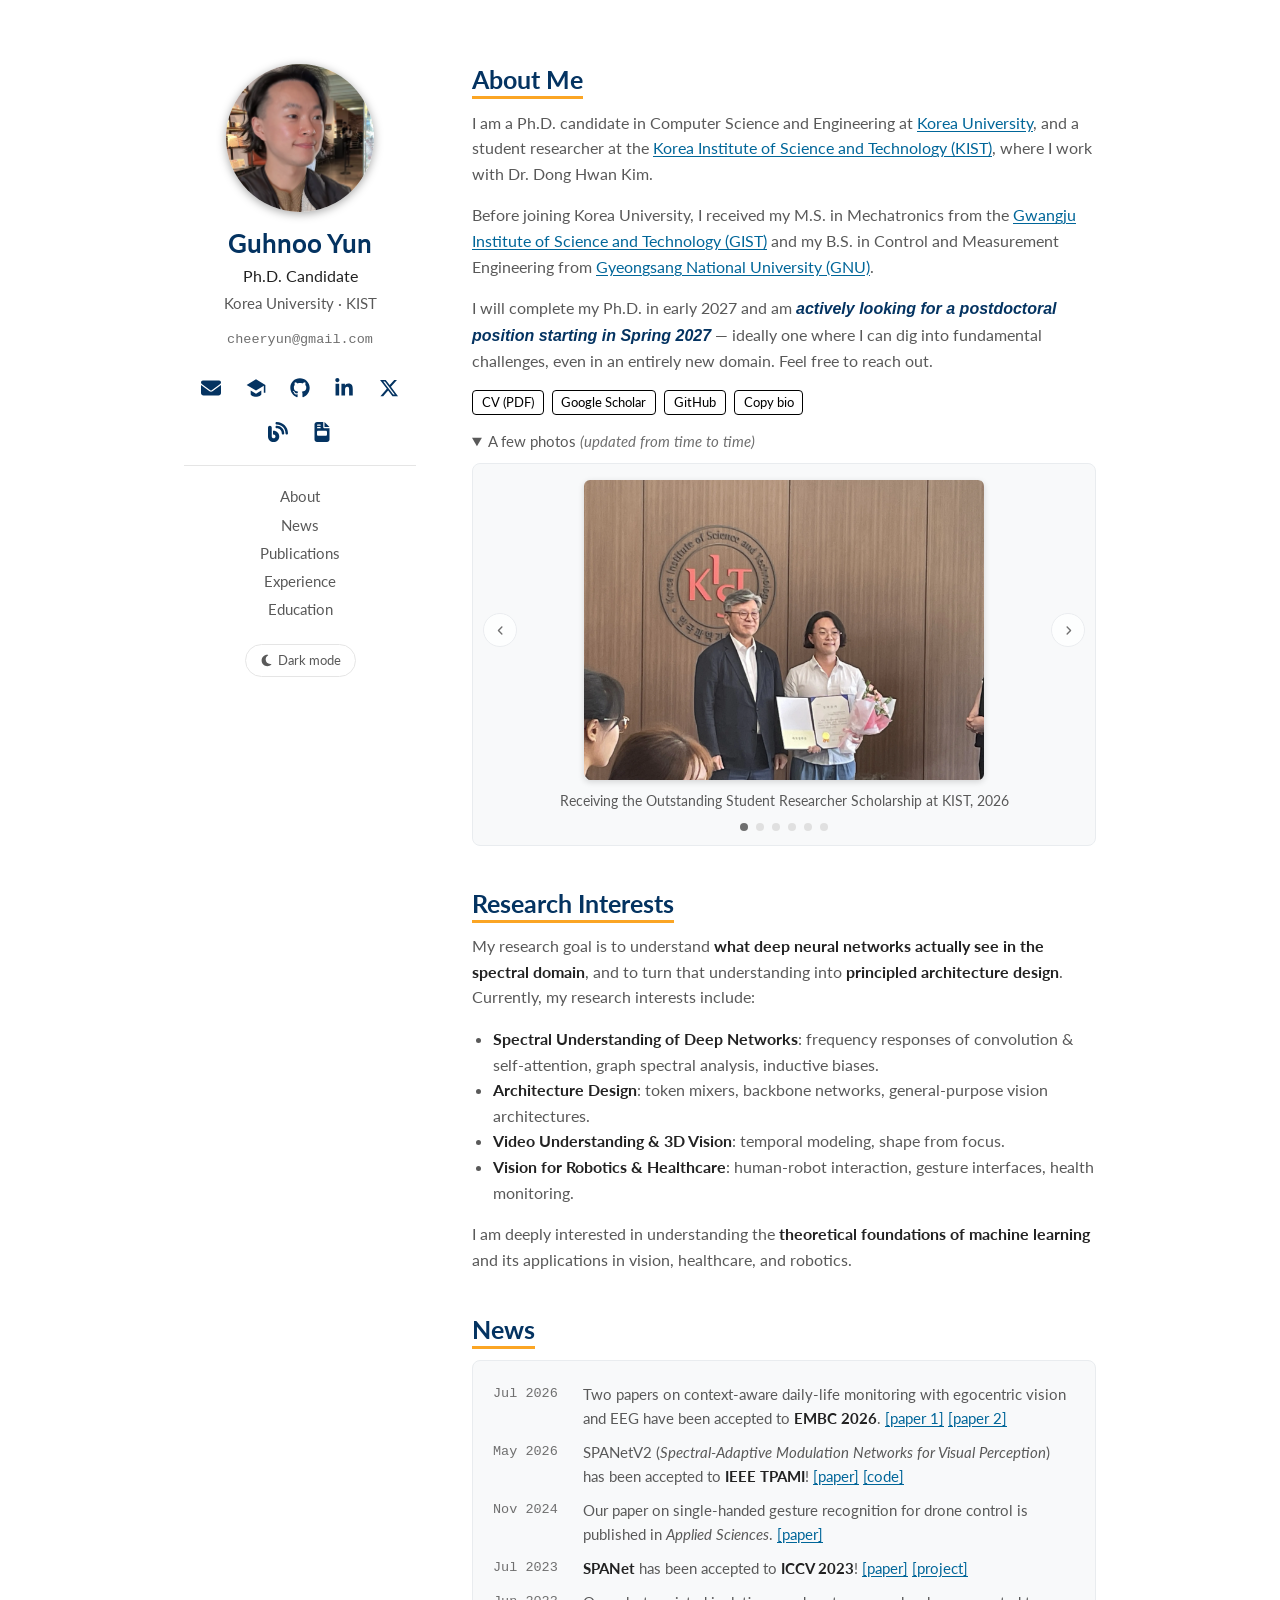
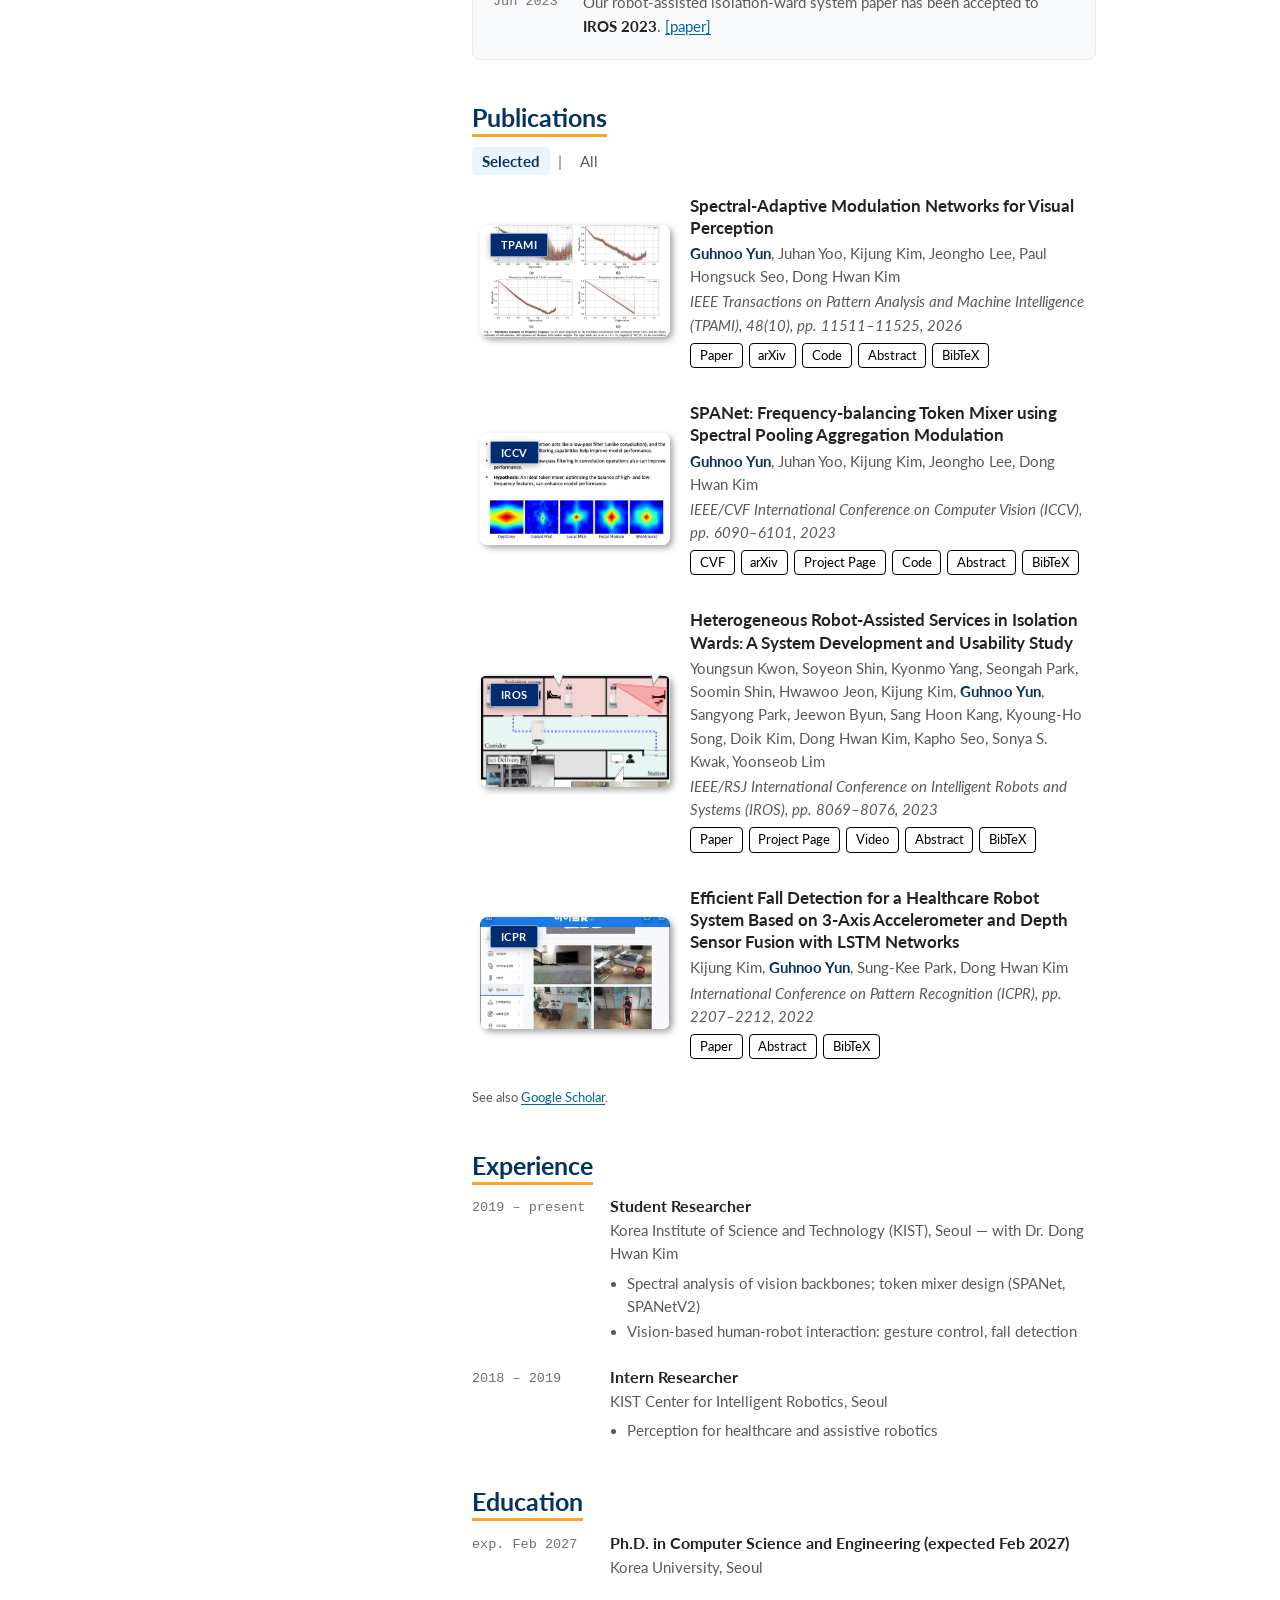
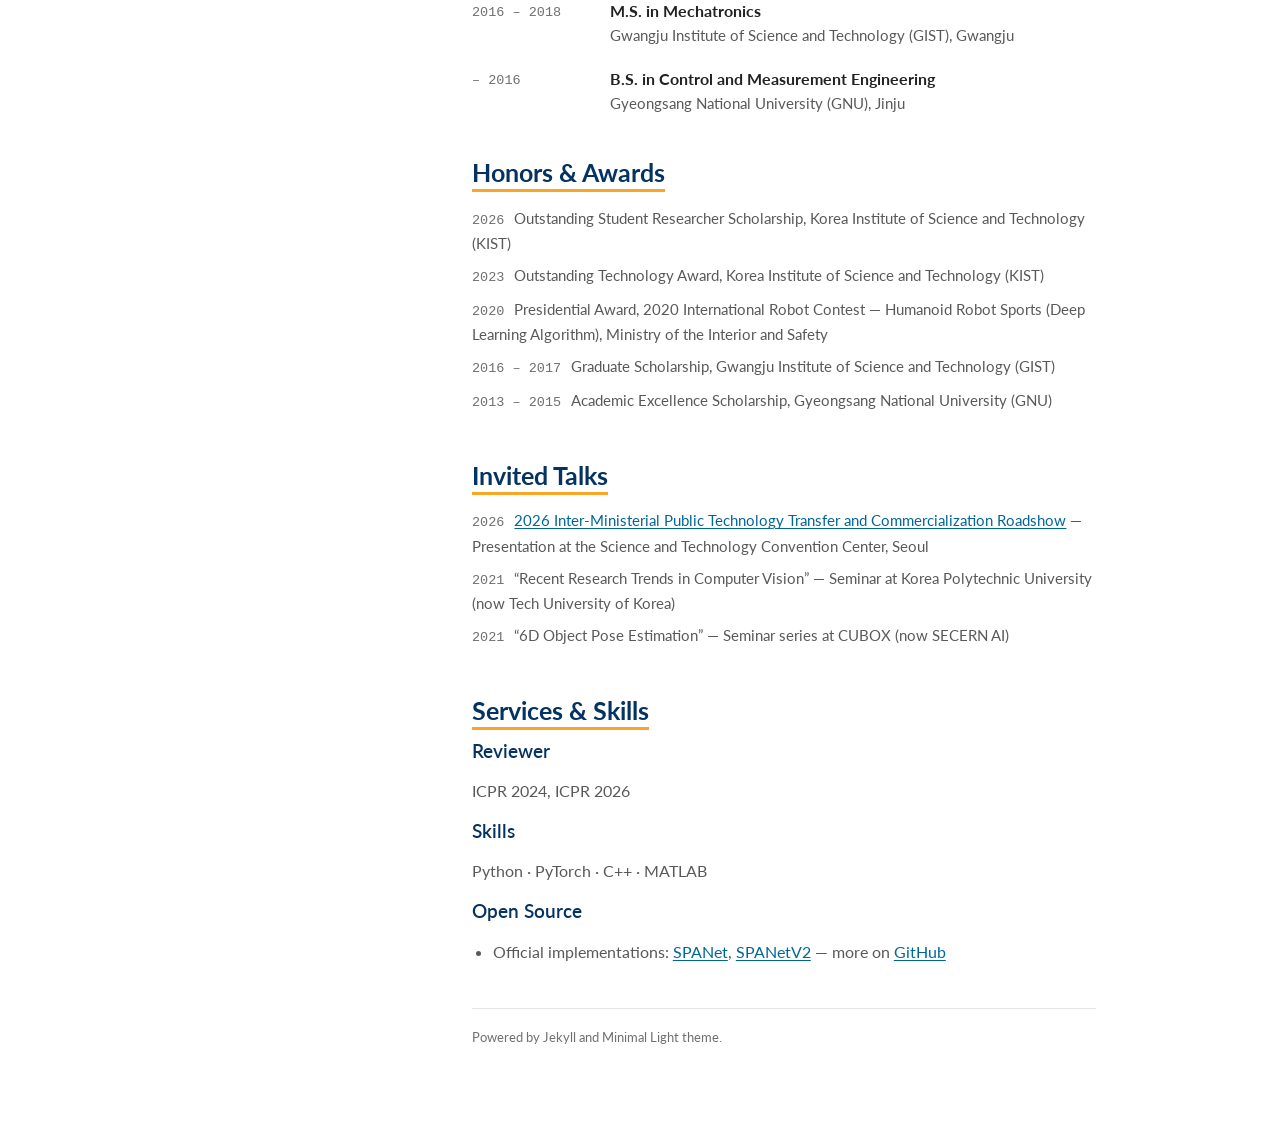
==== commit ae00e086: "Add scholarships and invited talks, more photos, and GNU abbreviation - CV: add GIST and GNU scholar" ====
--- a/index.html
+++ b/index.html
@@ -95,6 +95,11 @@
         <div id="awards-body"></div>
       </section>
 
+      <section class="block" id="talks">
+        <h2>Invited Talks</h2>
+        <div id="talks-body"></div>
+      </section>
+
       <section class="block" id="services">
         <h2>Services &amp; Skills</h2>
         <div id="services-body"></div>
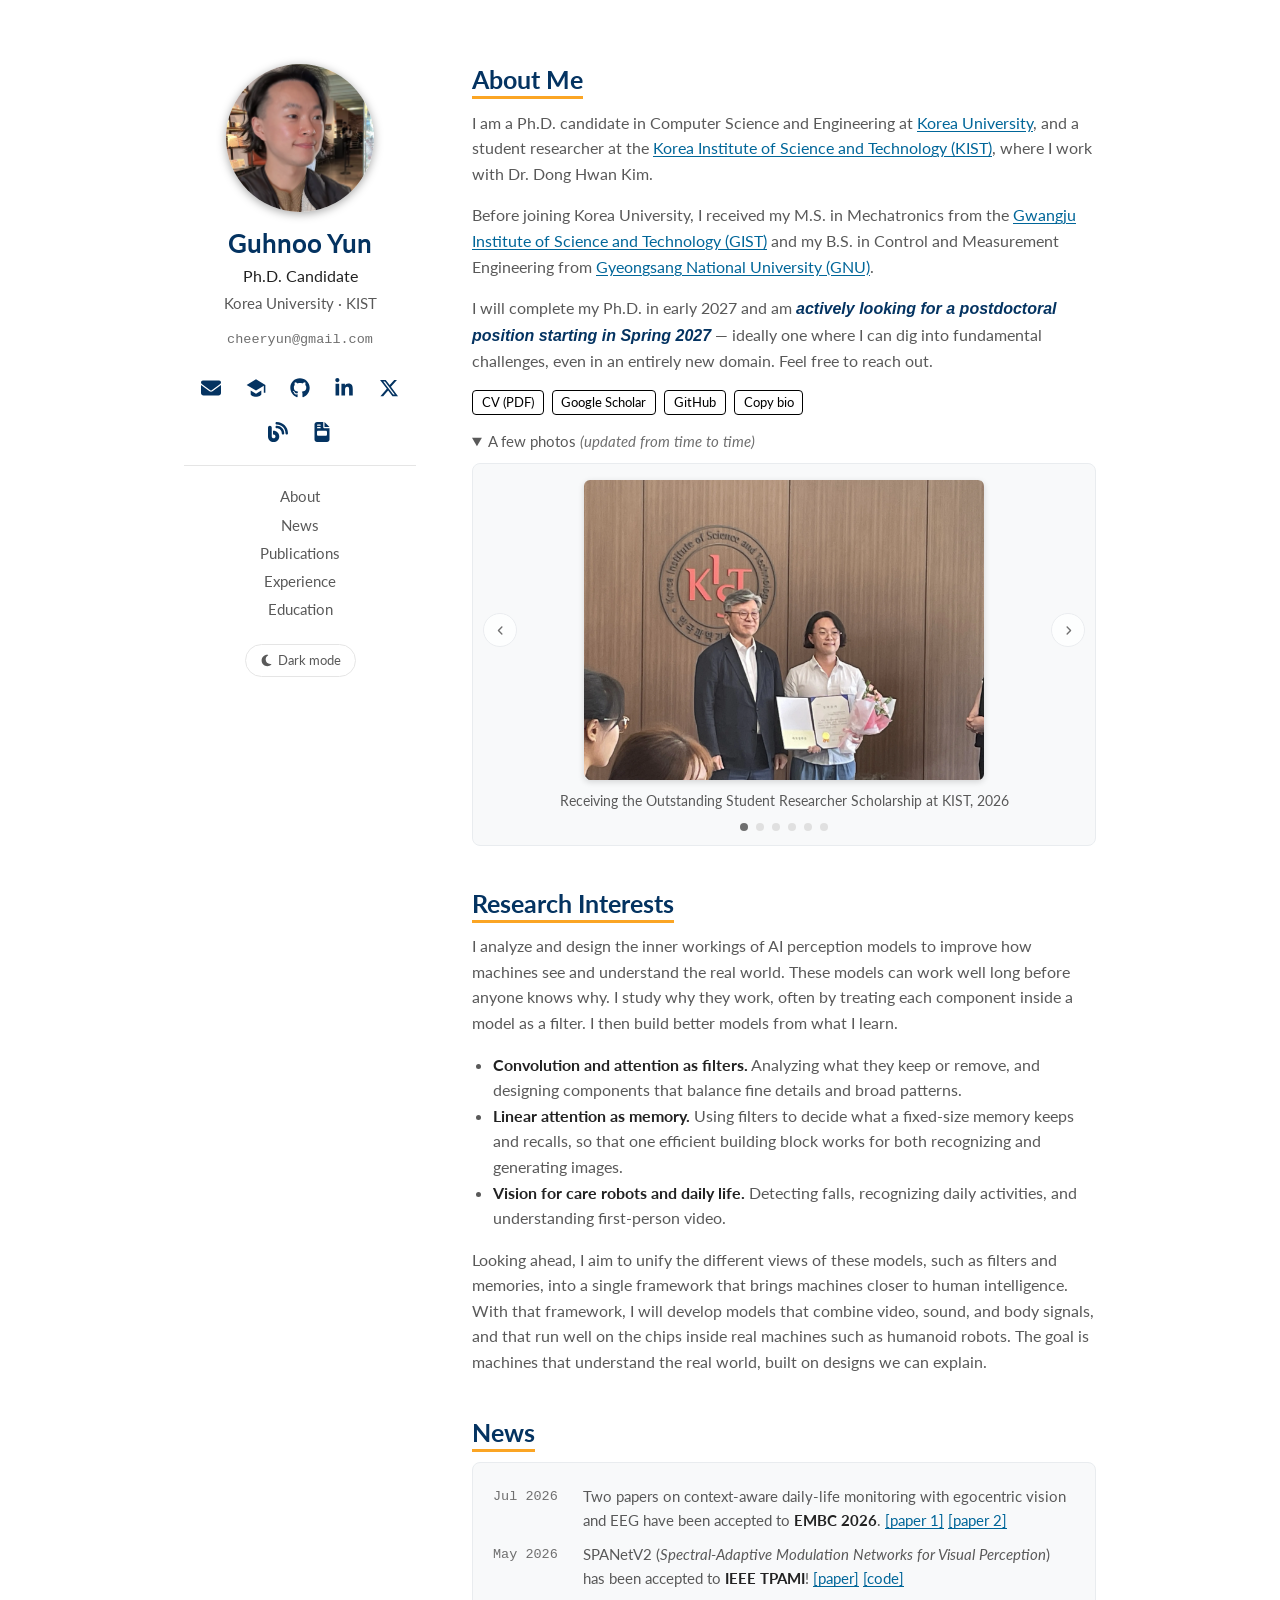
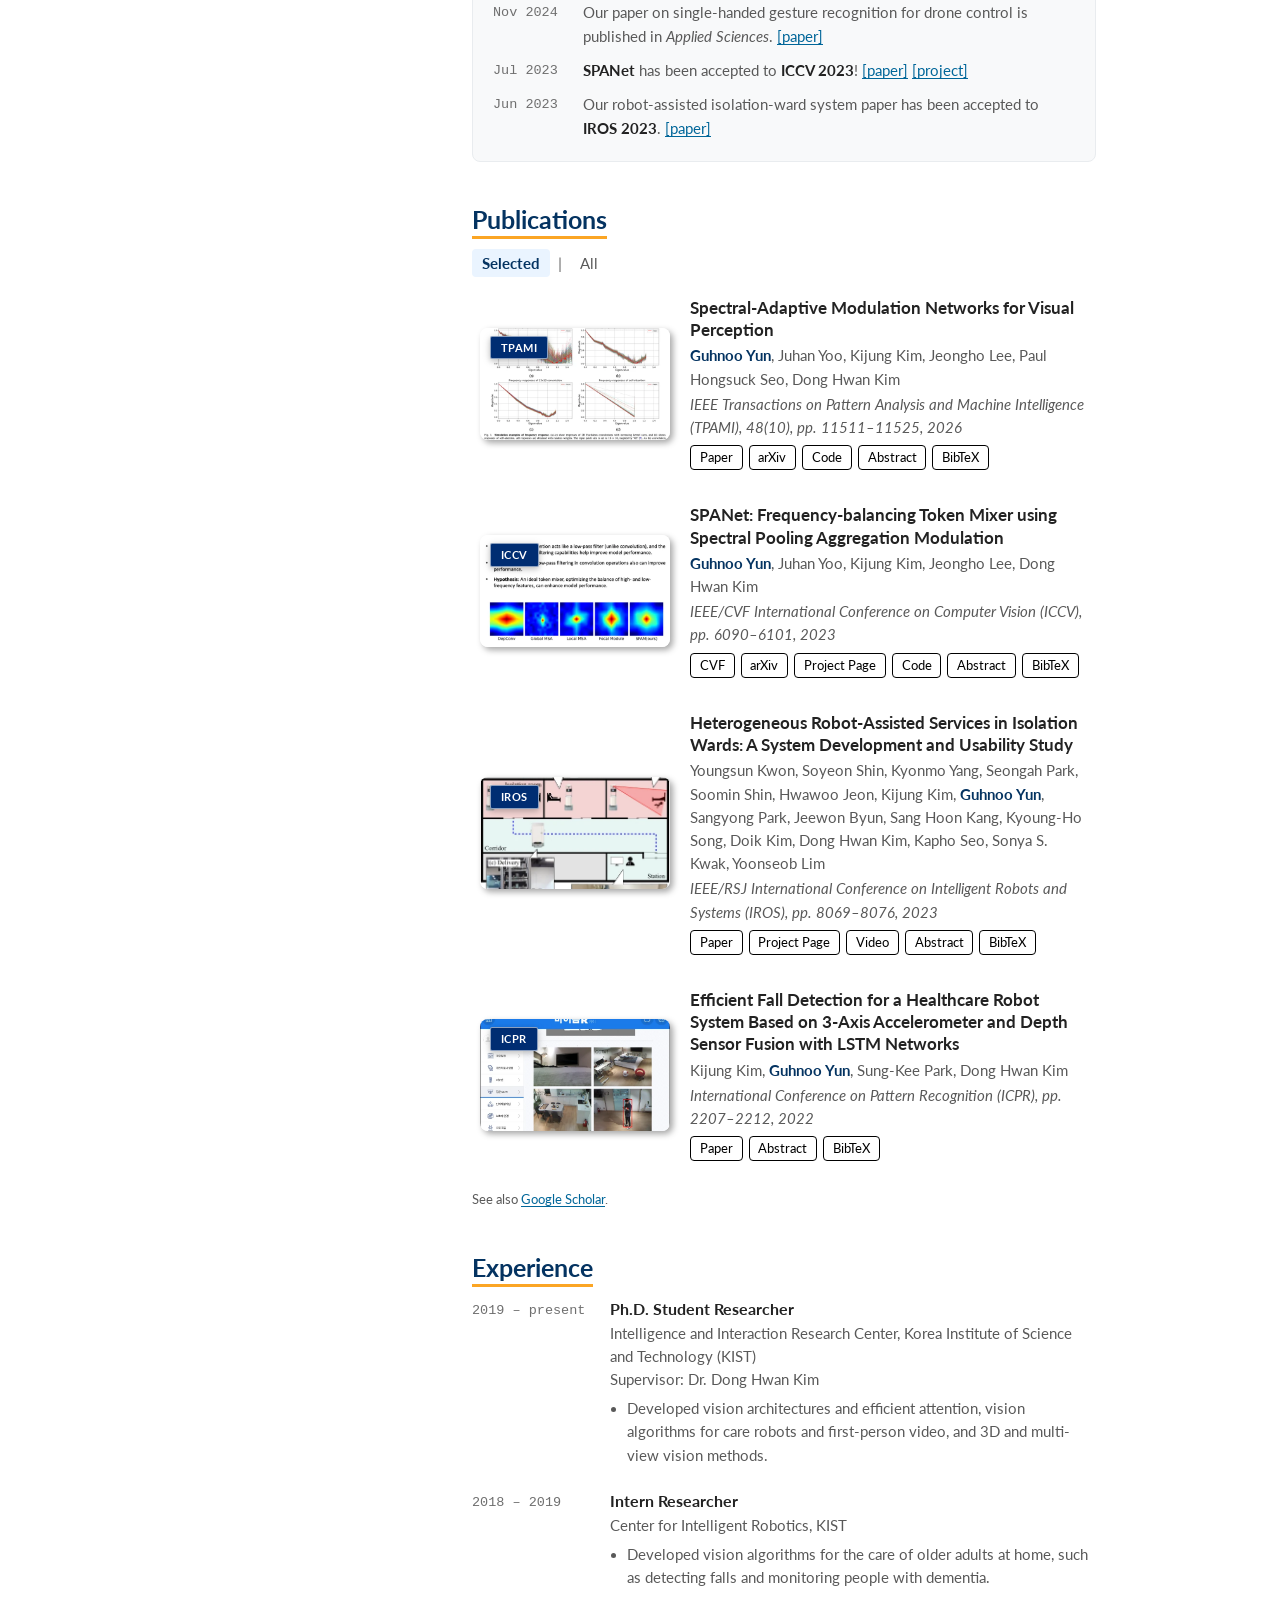
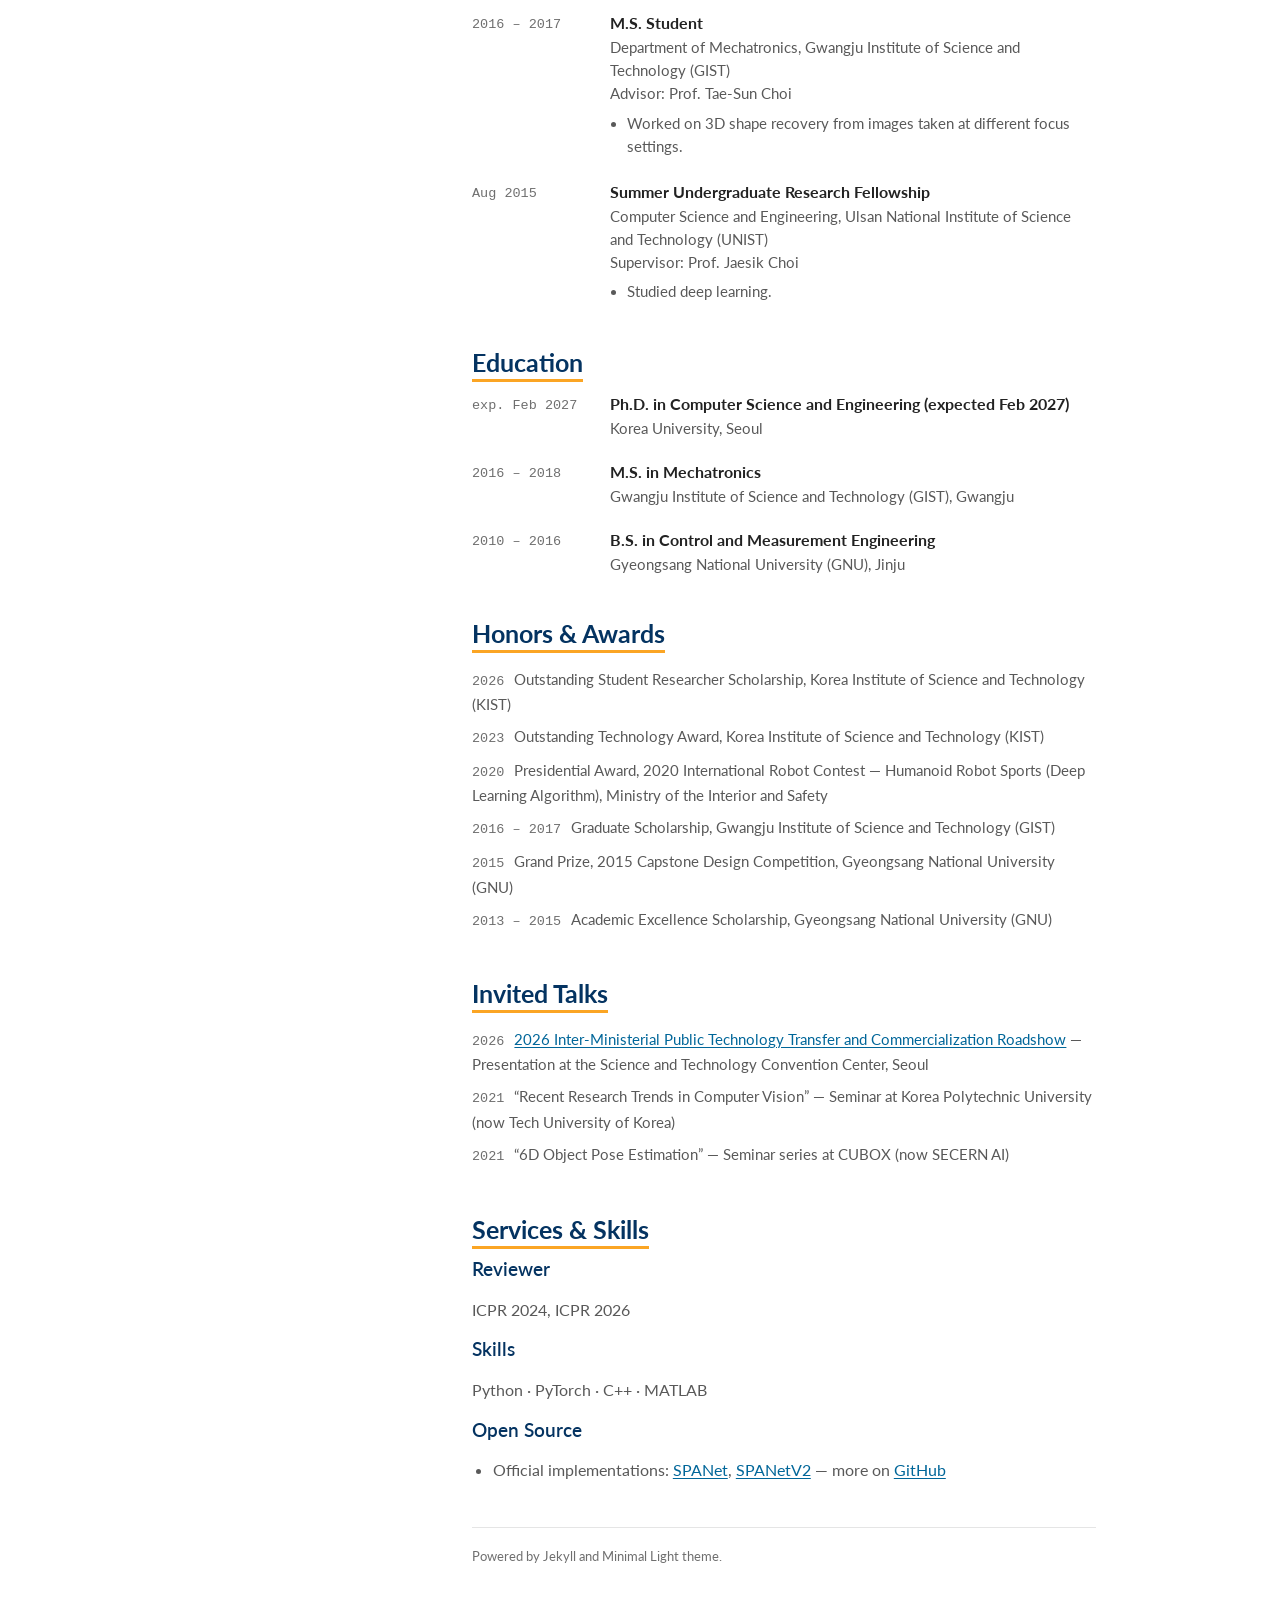
==== commit c2ada368: "Sync the homepage with the CV and rewrite research interests - Rewrite Research Interests to follow " ====
--- a/index.html
+++ b/index.html
@@ -4,11 +4,11 @@
   <meta charset="utf-8">
   <meta name="viewport" content="width=device-width, initial-scale=1">
   <title>Guhnoo Yun</title>
-  <meta name="description" content="Guhnoo Yun — Ph.D. candidate in Computer Science and Engineering at Korea University and student researcher at KIST. Research on spectral analysis of vision architectures, token mixers, and backbone design (SPANet, SPANetV2).">
+  <meta name="description" content="Guhnoo Yun, Ph.D. candidate at Korea University and student researcher at KIST. Analyzing and designing the inner workings of AI perception models to improve how machines see and understand the real world.">
   <link rel="canonical" href="https://doranlyong.github.io/">
   <meta property="og:type" content="profile">
   <meta property="og:title" content="Guhnoo Yun">
-  <meta property="og:description" content="Ph.D. candidate at Korea University · KIST. Spectral analysis of vision architectures and token mixer design.">
+  <meta property="og:description" content="Ph.D. candidate at Korea University · KIST. Analyzing and designing the inner workings of AI perception models.">
   <meta property="og:url" content="https://doranlyong.github.io/">
   <meta name="twitter:card" content="summary">
   <link rel="icon" type="image/svg+xml" href="favicon.svg">
